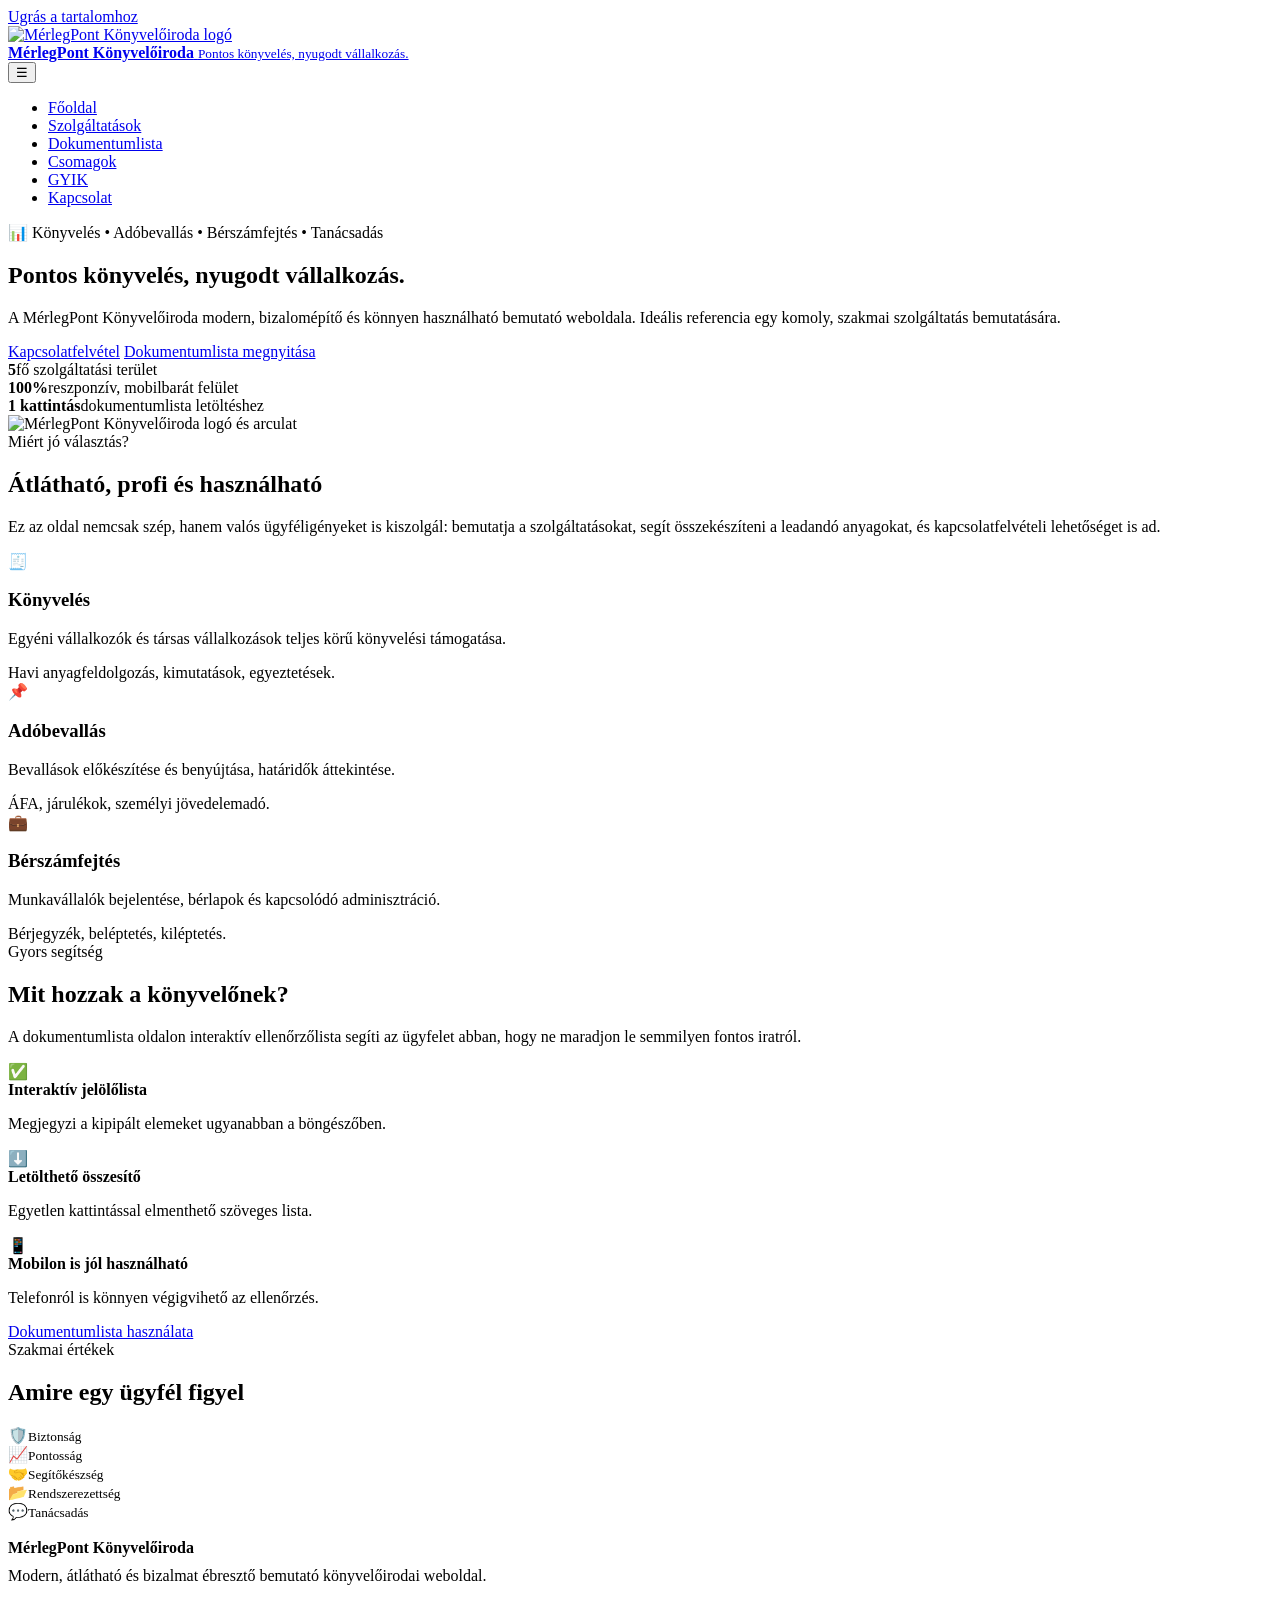
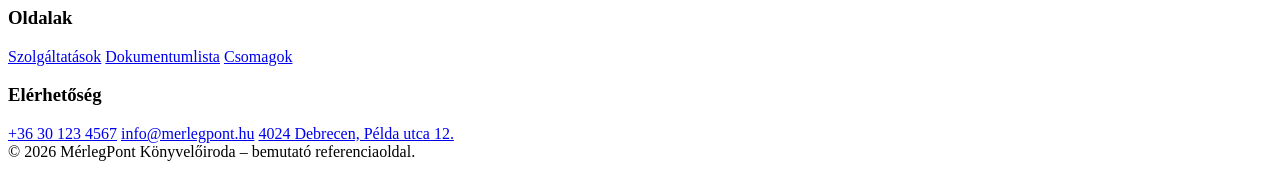
==== index.html @ ef3b4ef1 "Add files via upload" ====
<!doctype html>
<html lang="hu">
<head>
  <meta charset="utf-8">
  <meta name="viewport" content="width=device-width,initial-scale=1">
  <title>Főoldal | MérlegPont Könyvelőiroda</title>
  <meta name="description" content="MérlegPont Könyvelőiroda – modern könyvelőirodai weboldal.">
  <link rel="icon" href="assets/icons/favicon.ico" sizes="any">
  <link rel="icon" type="image/png" sizes="16x16" href="assets/icons/favicon-16x16.png">
  <link rel="icon" type="image/png" sizes="32x32" href="assets/icons/favicon-32x32.png">
  <link rel="apple-touch-icon" href="assets/icons/apple-touch-icon.png">
  <link rel="manifest" href="site.webmanifest">
  <meta name="theme-color" content="#0c2f5c">
  <link rel="stylesheet" href="css/style.css">
  <script src="js/script.js" defer></script>
</head>
<body data-page="home">
  
<a class="skip-link" href="#main">Ugrás a tartalomhoz</a>
<header class="site-header">
  <div class="container header-inner">
    <a class="brand" href="index.html">
      <img src="assets/images/logo.png" alt="MérlegPont Könyvelőiroda logó">
      <div>
        <strong>MérlegPont Könyvelőiroda</strong>
        <small>Pontos könyvelés, nyugodt vállalkozás.</small>
      </div>
    </a>
    <button class="menu-btn" type="button" aria-expanded="false" aria-label="Menü megnyitása">☰</button>
    <nav class="nav" aria-label="Fő navigáció">
      <ul><li><a href="index.html" data-nav="home">Főoldal</a></li>
<li><a href="szolgaltatasok.html" data-nav="services">Szolgáltatások</a></li>
<li><a href="dokumentumlista.html" data-nav="docs">Dokumentumlista</a></li>
<li><a href="csomagok.html" data-nav="packages">Csomagok</a></li>
<li><a href="faq.html" data-nav="faq">GYIK</a></li>
<li><a href="kapcsolat.html" data-nav="contact">Kapcsolat</a></li></ul>
    </nav>
  </div>
</header>

  <main id="main">
    
<section class="hero">
  <div class="container hero-wrap">
    <div class="hero-text">
      <span class="badge">📊 Könyvelés • Adóbevallás • Bérszámfejtés • Tanácsadás</span>
      <h1>Pontos könyvelés, <span>nyugodt vállalkozás.</span></h1>
      <p>A MérlegPont Könyvelőiroda modern, bizalomépítő és könnyen használható bemutató weboldala. Ideális referencia egy komoly, szakmai szolgáltatás bemutatására.</p>
      <div class="actions">
        <a class="btn primary" href="kapcsolat.html">Kapcsolatfelvétel</a>
        <a class="btn secondary" href="dokumentumlista.html">Dokumentumlista megnyitása</a>
      </div>
      <div class="metrics">
        <div class="metric"><strong>5</strong><span>fő szolgáltatási terület</span></div>
        <div class="metric"><strong>100%</strong><span>reszponzív, mobilbarát felület</span></div>
        <div class="metric"><strong>1 kattintás</strong><span>dokumentumlista letöltéshez</span></div>
      </div>
    </div>
    <div class="hero-card">
      <img src="assets/images/hero.png" alt="MérlegPont Könyvelőiroda logó és arculat">
    </div>
  </div>
</section>

<section class="section">
  <div class="container">
    <div class="section-head">
      <span class="kicker">Miért jó választás?</span>
      <h2>Átlátható, profi és használható</h2>
      <p>Ez az oldal nemcsak szép, hanem valós ügyféligényeket is kiszolgál: bemutatja a szolgáltatásokat, segít összekészíteni a leadandó anyagokat, és kapcsolatfelvételi lehetőséget is ad.</p>
    </div>
    <div class="grid-3">
      <article class="card">
        <div class="icon-round">🧾</div>
        <h3>Könyvelés</h3>
        <p>Egyéni vállalkozók és társas vállalkozások teljes körű könyvelési támogatása.</p>
        <div class="mini">Havi anyagfeldolgozás, kimutatások, egyeztetések.</div>
      </article>
      <article class="card">
        <div class="icon-round">📌</div>
        <h3>Adóbevallás</h3>
        <p>Bevallások előkészítése és benyújtása, határidők áttekintése.</p>
        <div class="mini">ÁFA, járulékok, személyi jövedelemadó.</div>
      </article>
      <article class="card">
        <div class="icon-round">💼</div>
        <h3>Bérszámfejtés</h3>
        <p>Munkavállalók bejelentése, bérlapok és kapcsolódó adminisztráció.</p>
        <div class="mini">Bérjegyzék, beléptetés, kiléptetés.</div>
      </article>
    </div>
  </div>
</section>

<section class="section">
  <div class="container grid-2">
    <div class="panel card">
      <div class="section-head left">
        <span class="kicker">Gyors segítség</span>
        <h2>Mit hozzak a könyvelőnek?</h2>
        <p class="lead">A dokumentumlista oldalon interaktív ellenőrzőlista segíti az ügyfelet abban, hogy ne maradjon le semmilyen fontos iratról.</p>
      </div>
      <div class="info-list">
        <div class="info-item"><div>✅</div><div><strong>Interaktív jelölőlista</strong><p>Megjegyzi a kipipált elemeket ugyanabban a böngészőben.</p></div></div>
        <div class="info-item"><div>⬇️</div><div><strong>Letölthető összesítő</strong><p>Egyetlen kattintással elmenthető szöveges lista.</p></div></div>
        <div class="info-item"><div>📱</div><div><strong>Mobilon is jól használható</strong><p>Telefonról is könnyen végigvihető az ellenőrzés.</p></div></div>
      </div>
      <div class="actions"><a class="btn primary" href="dokumentumlista.html">Dokumentumlista használata</a></div>
    </div>
    <div class="panel card">
      <div class="section-head left">
        <span class="kicker">Szakmai értékek</span>
        <h2>Amire egy ügyfél figyel</h2>
      </div>
      <div class="badge-list">
        <div class="badge-box"><span>🛡️</span><small>Biztonság</small></div>
        <div class="badge-box"><span>📈</span><small>Pontosság</small></div>
        <div class="badge-box"><span>🤝</span><small>Segítőkészség</small></div>
        <div class="badge-box"><span>📂</span><small>Rendszerezettség</small></div>
        <div class="badge-box"><span>💬</span><small>Tanácsadás</small></div>
      </div>
    </div>
  </div>
</section>

  </main>
  
<footer class="site-footer">
  <div class="container footer-grid">
    <div>
      <div class="footer-brand">
        <img src="assets/images/logo.png" alt="">
        <div>
          <strong>MérlegPont Könyvelőiroda</strong>
          <p style="margin:6px 0 0;color:var(--muted);line-height:1.6">Modern, átlátható és bizalmat ébresztő bemutató könyvelőirodai weboldal.</p>
        </div>
      </div>
    </div>
    <div>
      <h3>Oldalak</h3>
      <div class="footer-links">
        <a href="szolgaltatasok.html">Szolgáltatások</a>
        <a href="dokumentumlista.html">Dokumentumlista</a>
        <a href="csomagok.html">Csomagok</a>
      </div>
    </div>
    <div>
      <h3>Elérhetőség</h3>
      <div class="footer-links">
        <a href="tel:+36301234567">+36 30 123 4567</a>
        <a href="mailto:info@merlegpont.hu">info@merlegpont.hu</a>
        <a href="kapcsolat.html">4024 Debrecen, Példa utca 12.</a>
      </div>
    </div>
  </div>
  <div class="copyright">© 2026 MérlegPont Könyvelőiroda – bemutató referenciaoldal.</div>
</footer>

</body>
</html>
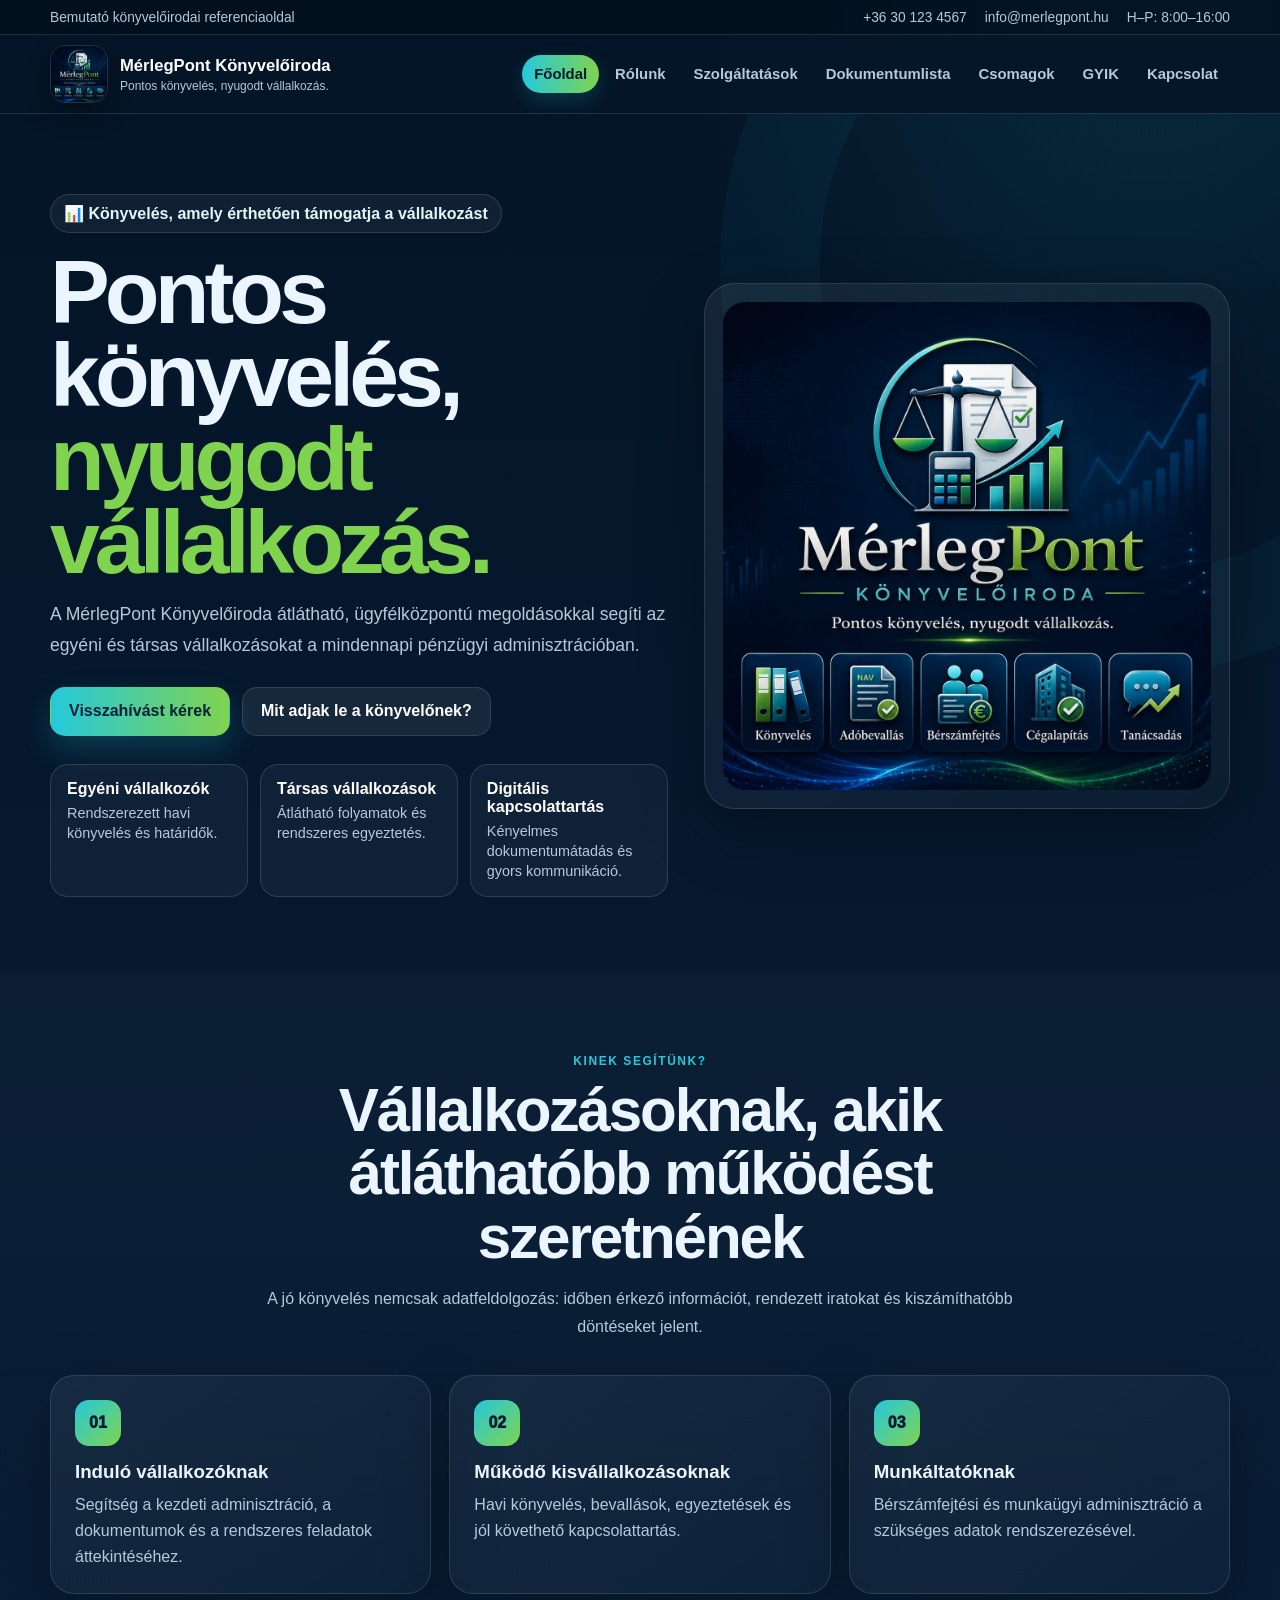
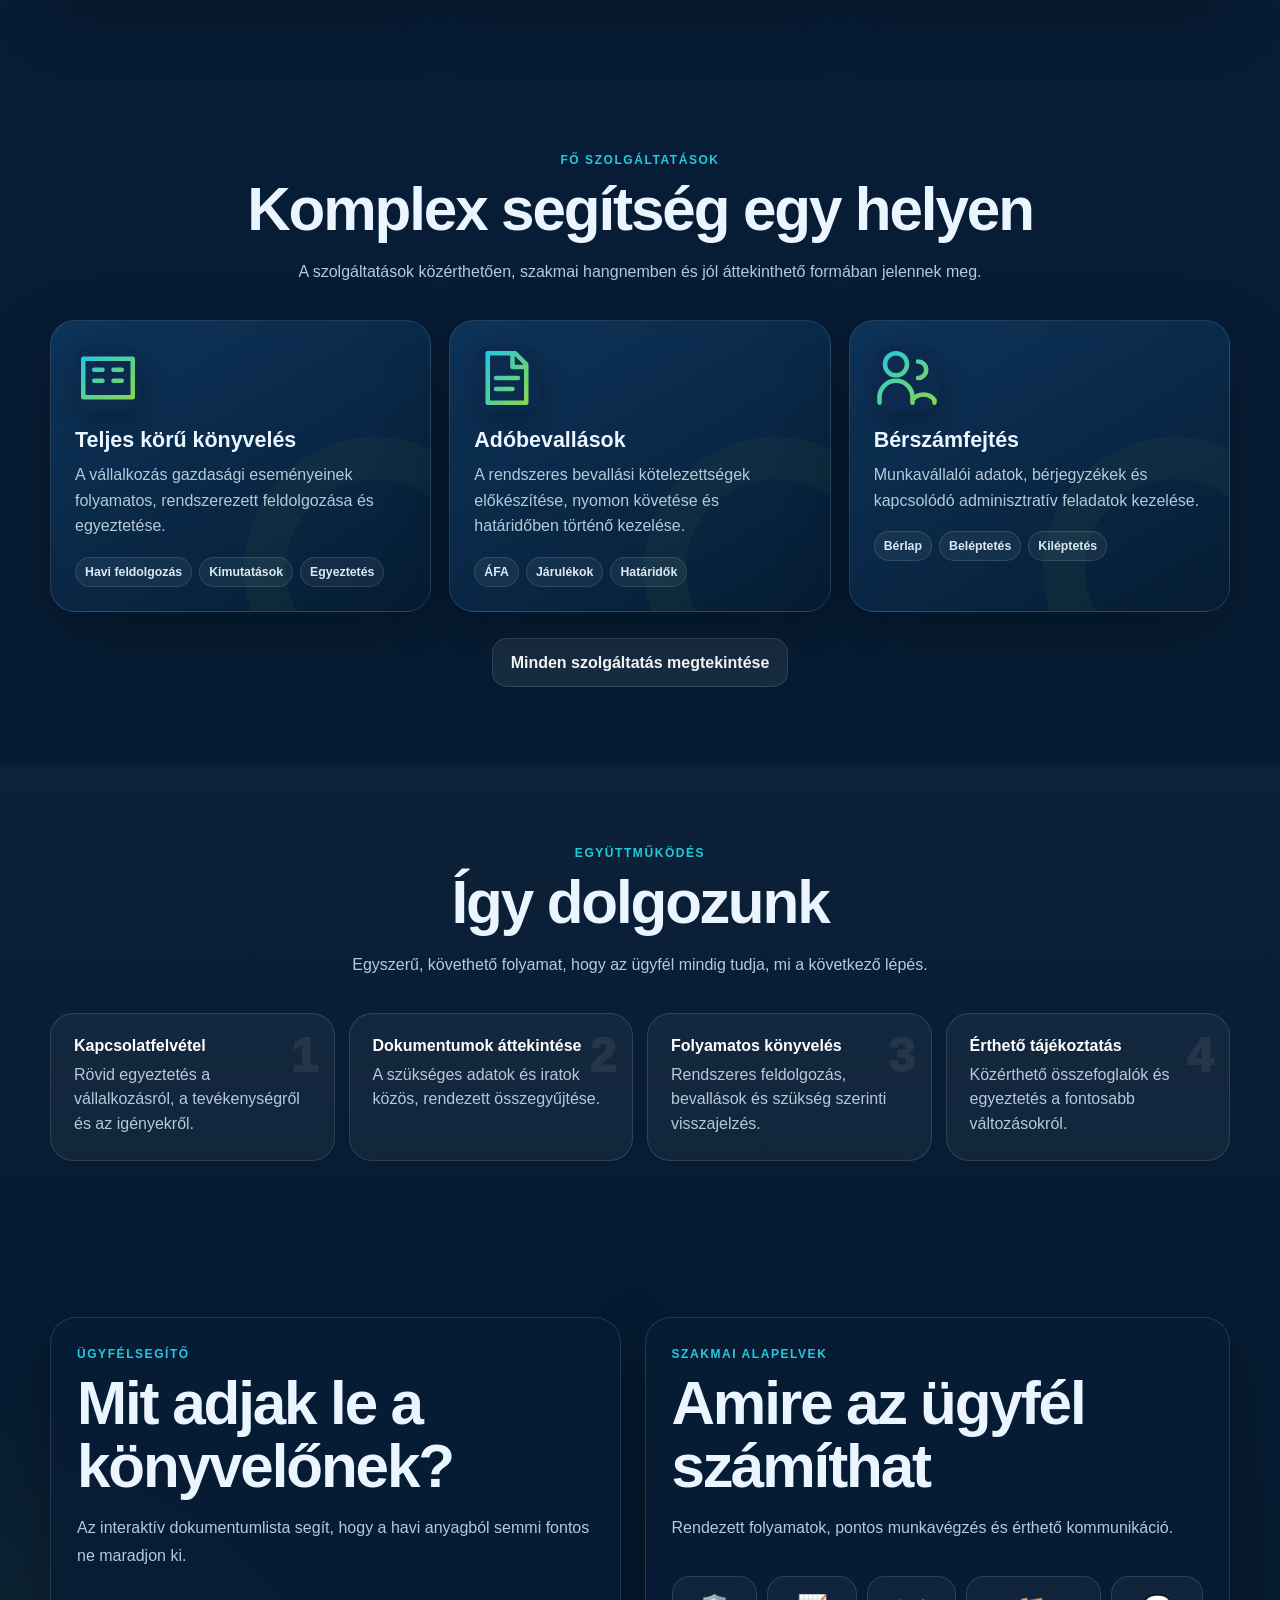
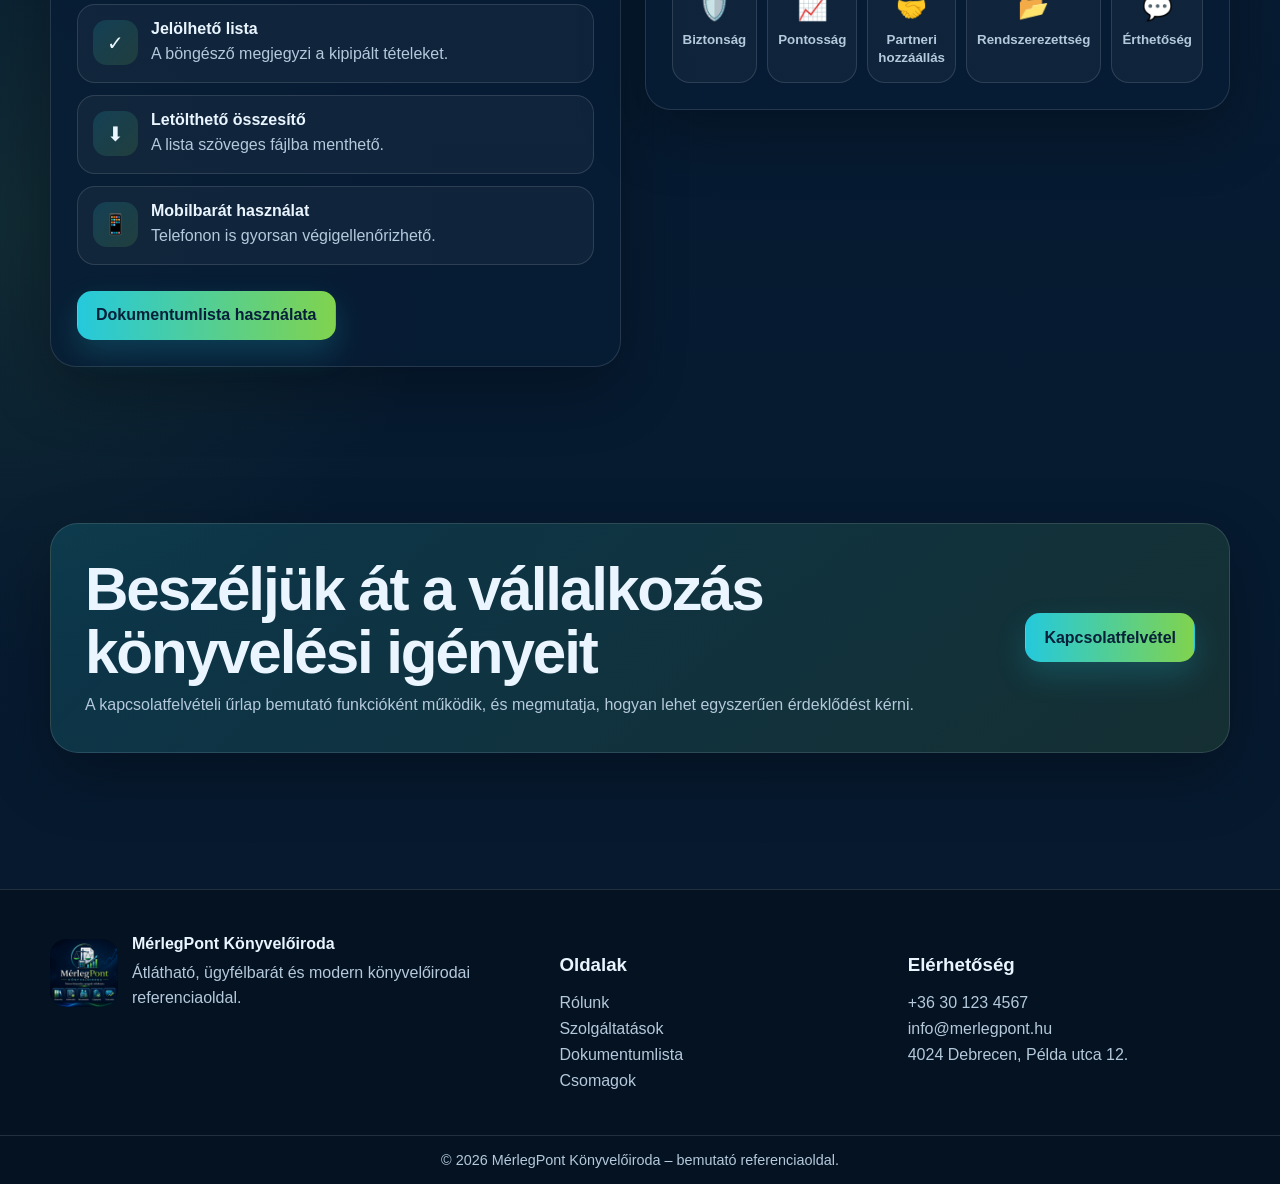
==== commit f7708b39: "Add files via upload" ====
--- a/index.html
+++ b/index.html
@@ -1,160 +1,9 @@
-<!doctype html>
-<html lang="hu">
-<head>
-  <meta charset="utf-8">
-  <meta name="viewport" content="width=device-width,initial-scale=1">
-  <title>Főoldal | MérlegPont Könyvelőiroda</title>
-  <meta name="description" content="MérlegPont Könyvelőiroda – modern könyvelőirodai weboldal.">
-  <link rel="icon" href="assets/icons/favicon.ico" sizes="any">
-  <link rel="icon" type="image/png" sizes="16x16" href="assets/icons/favicon-16x16.png">
-  <link rel="icon" type="image/png" sizes="32x32" href="assets/icons/favicon-32x32.png">
-  <link rel="apple-touch-icon" href="assets/icons/apple-touch-icon.png">
-  <link rel="manifest" href="site.webmanifest">
-  <meta name="theme-color" content="#0c2f5c">
-  <link rel="stylesheet" href="css/style.css">
-  <script src="js/script.js" defer></script>
-</head>
-<body data-page="home">
-  
-<a class="skip-link" href="#main">Ugrás a tartalomhoz</a>
-<header class="site-header">
-  <div class="container header-inner">
-    <a class="brand" href="index.html">
-      <img src="assets/images/logo.png" alt="MérlegPont Könyvelőiroda logó">
-      <div>
-        <strong>MérlegPont Könyvelőiroda</strong>
-        <small>Pontos könyvelés, nyugodt vállalkozás.</small>
-      </div>
-    </a>
-    <button class="menu-btn" type="button" aria-expanded="false" aria-label="Menü megnyitása">☰</button>
-    <nav class="nav" aria-label="Fő navigáció">
-      <ul><li><a href="index.html" data-nav="home">Főoldal</a></li>
-<li><a href="szolgaltatasok.html" data-nav="services">Szolgáltatások</a></li>
-<li><a href="dokumentumlista.html" data-nav="docs">Dokumentumlista</a></li>
-<li><a href="csomagok.html" data-nav="packages">Csomagok</a></li>
-<li><a href="faq.html" data-nav="faq">GYIK</a></li>
-<li><a href="kapcsolat.html" data-nav="contact">Kapcsolat</a></li></ul>
-    </nav>
-  </div>
-</header>
-
-  <main id="main">
-    
-<section class="hero">
-  <div class="container hero-wrap">
-    <div class="hero-text">
-      <span class="badge">📊 Könyvelés • Adóbevallás • Bérszámfejtés • Tanácsadás</span>
-      <h1>Pontos könyvelés, <span>nyugodt vállalkozás.</span></h1>
-      <p>A MérlegPont Könyvelőiroda modern, bizalomépítő és könnyen használható bemutató weboldala. Ideális referencia egy komoly, szakmai szolgáltatás bemutatására.</p>
-      <div class="actions">
-        <a class="btn primary" href="kapcsolat.html">Kapcsolatfelvétel</a>
-        <a class="btn secondary" href="dokumentumlista.html">Dokumentumlista megnyitása</a>
-      </div>
-      <div class="metrics">
-        <div class="metric"><strong>5</strong><span>fő szolgáltatási terület</span></div>
-        <div class="metric"><strong>100%</strong><span>reszponzív, mobilbarát felület</span></div>
-        <div class="metric"><strong>1 kattintás</strong><span>dokumentumlista letöltéshez</span></div>
-      </div>
-    </div>
-    <div class="hero-card">
-      <img src="assets/images/hero.png" alt="MérlegPont Könyvelőiroda logó és arculat">
-    </div>
-  </div>
-</section>
-
-<section class="section">
-  <div class="container">
-    <div class="section-head">
-      <span class="kicker">Miért jó választás?</span>
-      <h2>Átlátható, profi és használható</h2>
-      <p>Ez az oldal nemcsak szép, hanem valós ügyféligényeket is kiszolgál: bemutatja a szolgáltatásokat, segít összekészíteni a leadandó anyagokat, és kapcsolatfelvételi lehetőséget is ad.</p>
-    </div>
-    <div class="grid-3">
-      <article class="card">
-        <div class="icon-round">🧾</div>
-        <h3>Könyvelés</h3>
-        <p>Egyéni vállalkozók és társas vállalkozások teljes körű könyvelési támogatása.</p>
-        <div class="mini">Havi anyagfeldolgozás, kimutatások, egyeztetések.</div>
-      </article>
-      <article class="card">
-        <div class="icon-round">📌</div>
-        <h3>Adóbevallás</h3>
-        <p>Bevallások előkészítése és benyújtása, határidők áttekintése.</p>
-        <div class="mini">ÁFA, járulékok, személyi jövedelemadó.</div>
-      </article>
-      <article class="card">
-        <div class="icon-round">💼</div>
-        <h3>Bérszámfejtés</h3>
-        <p>Munkavállalók bejelentése, bérlapok és kapcsolódó adminisztráció.</p>
-        <div class="mini">Bérjegyzék, beléptetés, kiléptetés.</div>
-      </article>
-    </div>
-  </div>
-</section>
-
-<section class="section">
-  <div class="container grid-2">
-    <div class="panel card">
-      <div class="section-head left">
-        <span class="kicker">Gyors segítség</span>
-        <h2>Mit hozzak a könyvelőnek?</h2>
-        <p class="lead">A dokumentumlista oldalon interaktív ellenőrzőlista segíti az ügyfelet abban, hogy ne maradjon le semmilyen fontos iratról.</p>
-      </div>
-      <div class="info-list">
-        <div class="info-item"><div>✅</div><div><strong>Interaktív jelölőlista</strong><p>Megjegyzi a kipipált elemeket ugyanabban a böngészőben.</p></div></div>
-        <div class="info-item"><div>⬇️</div><div><strong>Letölthető összesítő</strong><p>Egyetlen kattintással elmenthető szöveges lista.</p></div></div>
-        <div class="info-item"><div>📱</div><div><strong>Mobilon is jól használható</strong><p>Telefonról is könnyen végigvihető az ellenőrzés.</p></div></div>
-      </div>
-      <div class="actions"><a class="btn primary" href="dokumentumlista.html">Dokumentumlista használata</a></div>
-    </div>
-    <div class="panel card">
-      <div class="section-head left">
-        <span class="kicker">Szakmai értékek</span>
-        <h2>Amire egy ügyfél figyel</h2>
-      </div>
-      <div class="badge-list">
-        <div class="badge-box"><span>🛡️</span><small>Biztonság</small></div>
-        <div class="badge-box"><span>📈</span><small>Pontosság</small></div>
-        <div class="badge-box"><span>🤝</span><small>Segítőkészség</small></div>
-        <div class="badge-box"><span>📂</span><small>Rendszerezettség</small></div>
-        <div class="badge-box"><span>💬</span><small>Tanácsadás</small></div>
-      </div>
-    </div>
-  </div>
-</section>
-
-  </main>
-  
-<footer class="site-footer">
-  <div class="container footer-grid">
-    <div>
-      <div class="footer-brand">
-        <img src="assets/images/logo.png" alt="">
-        <div>
-          <strong>MérlegPont Könyvelőiroda</strong>
-          <p style="margin:6px 0 0;color:var(--muted);line-height:1.6">Modern, átlátható és bizalmat ébresztő bemutató könyvelőirodai weboldal.</p>
-        </div>
-      </div>
-    </div>
-    <div>
-      <h3>Oldalak</h3>
-      <div class="footer-links">
-        <a href="szolgaltatasok.html">Szolgáltatások</a>
-        <a href="dokumentumlista.html">Dokumentumlista</a>
-        <a href="csomagok.html">Csomagok</a>
-      </div>
-    </div>
-    <div>
-      <h3>Elérhetőség</h3>
-      <div class="footer-links">
-        <a href="tel:+36301234567">+36 30 123 4567</a>
-        <a href="mailto:info@merlegpont.hu">info@merlegpont.hu</a>
-        <a href="kapcsolat.html">4024 Debrecen, Példa utca 12.</a>
-      </div>
-    </div>
-  </div>
-  <div class="copyright">© 2026 MérlegPont Könyvelőiroda – bemutató referenciaoldal.</div>
-</footer>
-
-</body>
-</html>
+<!doctype html><html lang="hu"><head><meta charset="utf-8"><meta name="viewport" content="width=device-width,initial-scale=1"><title>Főoldal | MérlegPont Könyvelőiroda</title><meta name="description" content="MérlegPont Könyvelőiroda – átlátható, ügyfélbarát könyvelőirodai referenciaoldal."><meta name="theme-color" content="#0c2f5c"><link rel="icon" href="assets/icons/favicon.ico" sizes="any"><link rel="icon" type="image/png" sizes="32x32" href="assets/icons/favicon-32x32.png"><link rel="apple-touch-icon" href="assets/icons/apple-touch-icon.png"><link rel="manifest" href="site.webmanifest"><link rel="stylesheet" href="css/style.css"><script src="js/script.js" defer></script></head><body data-page="home"><a class="skip-link" href="#main">Ugrás a tartalomhoz</a>
+<div class="utility"><div class="container utility-inner"><span>Bemutató könyvelőirodai referenciaoldal</span><div class="utility-links"><a href="tel:+36301234567">+36 30 123 4567</a><a href="mailto:info@merlegpont.hu">info@merlegpont.hu</a><span>H–P: 8:00–16:00</span></div></div></div>
+<header class="site-header"><div class="container header-inner"><a class="brand" href="index.html"><img src="assets/images/merlegpont-logo.webp" alt="MérlegPont Könyvelőiroda logó"><div><strong>MérlegPont Könyvelőiroda</strong><small>Pontos könyvelés, nyugodt vállalkozás.</small></div></a><button class="menu-btn" type="button" aria-label="Menü megnyitása" aria-expanded="false">☰</button><nav class="nav" aria-label="Fő navigáció"><ul><li><a href="index.html" data-nav="home">Főoldal</a></li><li><a href="rolunk.html" data-nav="about">Rólunk</a></li><li><a href="szolgaltatasok.html" data-nav="services">Szolgáltatások</a></li><li><a href="dokumentumlista.html" data-nav="docs">Dokumentumlista</a></li><li><a href="csomagok.html" data-nav="packages">Csomagok</a></li><li><a href="faq.html" data-nav="faq">GYIK</a></li><li><a href="kapcsolat.html" data-nav="contact">Kapcsolat</a></li></ul></nav></div></header><main id="main">
+<section class="hero"><div class="container hero-grid"><div class="hero-copy"><span class="eyebrow">📊 Könyvelés, amely érthetően támogatja a vállalkozást</span><h1>Pontos könyvelés, <span>nyugodt vállalkozás.</span></h1><p>A MérlegPont Könyvelőiroda átlátható, ügyfélközpontú megoldásokkal segíti az egyéni és társas vállalkozásokat a mindennapi pénzügyi adminisztrációban.</p><div class="actions"><a class="btn primary" href="kapcsolat.html">Visszahívást kérek</a><a class="btn secondary" href="dokumentumlista.html">Mit adjak le a könyvelőnek?</a></div><div class="trust-strip"><div class="trust-item"><strong>Egyéni vállalkozók</strong><span>Rendszerezett havi könyvelés és határidők.</span></div><div class="trust-item"><strong>Társas vállalkozások</strong><span>Átlátható folyamatok és rendszeres egyeztetés.</span></div><div class="trust-item"><strong>Digitális kapcsolattartás</strong><span>Kényelmes dokumentumátadás és gyors kommunikáció.</span></div></div></div><div class="hero-visual"><img src="assets/images/merlegpont-logo.webp" alt="MérlegPont Könyvelőiroda logó, szolgáltatásokkal"></div></div></section>
+<section class="section alt"><div class="container"><div class="section-head"><span class="kicker">Kinek segítünk?</span><h2>Vállalkozásoknak, akik átláthatóbb működést szeretnének</h2><p>A jó könyvelés nemcsak adatfeldolgozás: időben érkező információt, rendezett iratokat és kiszámíthatóbb döntéseket jelent.</p></div><div class="grid-3"><article class="audience-card"><div class="number">01</div><h3>Induló vállalkozóknak</h3><p>Segítség a kezdeti adminisztráció, a dokumentumok és a rendszeres feladatok áttekintéséhez.</p></article><article class="audience-card"><div class="number">02</div><h3>Működő kisvállalkozásoknak</h3><p>Havi könyvelés, bevallások, egyeztetések és jól követhető kapcsolattartás.</p></article><article class="audience-card"><div class="number">03</div><h3>Munkáltatóknak</h3><p>Bérszámfejtési és munkaügyi adminisztráció a szükséges adatok rendszerezésével.</p></article></div></div></section>
+<section class="section"><div class="container"><div class="section-head"><span class="kicker">Fő szolgáltatások</span><h2>Komplex segítség egy helyen</h2><p>A szolgáltatások közérthetően, szakmai hangnemben és jól áttekinthető formában jelennek meg.</p></div><div class="grid-3"><article class="service-card"><img class="service-icon" src="assets/service-icons/bookkeeping.svg" alt=""><h3>Teljes körű könyvelés</h3><p>A vállalkozás gazdasági eseményeinek folyamatos, rendszerezett feldolgozása és egyeztetése.</p><div class="service-meta"><span>Havi feldolgozás</span><span>Kimutatások</span><span>Egyeztetés</span></div></article><article class="service-card"><img class="service-icon" src="assets/service-icons/tax.svg" alt=""><h3>Adóbevallások</h3><p>A rendszeres bevallási kötelezettségek előkészítése, nyomon követése és határidőben történő kezelése.</p><div class="service-meta"><span>ÁFA</span><span>Járulékok</span><span>Határidők</span></div></article><article class="service-card"><img class="service-icon" src="assets/service-icons/payroll.svg" alt=""><h3>Bérszámfejtés</h3><p>Munkavállalói adatok, bérjegyzékek és kapcsolódó adminisztratív feladatok kezelése.</p><div class="service-meta"><span>Bérlap</span><span>Beléptetés</span><span>Kiléptetés</span></div></article></div><div class="actions" style="justify-content:center"><a class="btn secondary" href="szolgaltatasok.html">Minden szolgáltatás megtekintése</a></div></div></section>
+<section class="section alt"><div class="container"><div class="section-head"><span class="kicker">Együttműködés</span><h2>Így dolgozunk</h2><p>Egyszerű, követhető folyamat, hogy az ügyfél mindig tudja, mi a következő lépés.</p></div><div class="process"><div class="process-step"><strong>Kapcsolatfelvétel</strong><p>Rövid egyeztetés a vállalkozásról, a tevékenységről és az igényekről.</p></div><div class="process-step"><strong>Dokumentumok áttekintése</strong><p>A szükséges adatok és iratok közös, rendezett összegyűjtése.</p></div><div class="process-step"><strong>Folyamatos könyvelés</strong><p>Rendszeres feldolgozás, bevallások és szükség szerinti visszajelzés.</p></div><div class="process-step"><strong>Érthető tájékoztatás</strong><p>Közérthető összefoglalók és egyeztetés a fontosabb változásokról.</p></div></div></div></section>
+<section class="section"><div class="container grid-2"><div class="panel"><div class="section-head left"><span class="kicker">Ügyfélsegítő</span><h2>Mit adjak le a könyvelőnek?</h2><p>Az interaktív dokumentumlista segít, hogy a havi anyagból semmi fontos ne maradjon ki.</p></div><div class="info-list"><div class="info-item"><div class="info-icon">✓</div><div><strong>Jelölhető lista</strong><p>A böngésző megjegyzi a kipipált tételeket.</p></div></div><div class="info-item"><div class="info-icon">⬇</div><div><strong>Letölthető összesítő</strong><p>A lista szöveges fájlba menthető.</p></div></div><div class="info-item"><div class="info-icon">📱</div><div><strong>Mobilbarát használat</strong><p>Telefonon is gyorsan végigellenőrizhető.</p></div></div></div><div class="actions"><a class="btn primary" href="dokumentumlista.html">Dokumentumlista használata</a></div></div><div class="panel"><div class="section-head left"><span class="kicker">Szakmai alapelvek</span><h2>Amire az ügyfél számíthat</h2><p>Rendezett folyamatok, pontos munkavégzés és érthető kommunikáció.</p></div><div class="value-grid"><div class="value"><span>🛡️</span><small>Biztonság</small></div><div class="value"><span>📈</span><small>Pontosság</small></div><div class="value"><span>🤝</span><small>Partneri hozzáállás</small></div><div class="value"><span>📂</span><small>Rendszerezettség</small></div><div class="value"><span>💬</span><small>Érthetőség</small></div></div></div></div></section>
+<section class="section"><div class="container cta"><div><h2>Beszéljük át a vállalkozás könyvelési igényeit</h2><p>A kapcsolatfelvételi űrlap bemutató funkcióként működik, és megmutatja, hogyan lehet egyszerűen érdeklődést kérni.</p></div><a class="btn primary" href="kapcsolat.html">Kapcsolatfelvétel</a></div></section></main><footer class="site-footer"><div class="container footer-grid"><div><div class="footer-brand"><img src="assets/images/merlegpont-logo.webp" alt=""><div><strong>MérlegPont Könyvelőiroda</strong><p style="margin:7px 0 0;color:var(--muted);line-height:1.6">Átlátható, ügyfélbarát és modern könyvelőirodai referenciaoldal.</p></div></div></div><div><h3>Oldalak</h3><div class="footer-links"><a href="rolunk.html">Rólunk</a><a href="szolgaltatasok.html">Szolgáltatások</a><a href="dokumentumlista.html">Dokumentumlista</a><a href="csomagok.html">Csomagok</a></div></div><div><h3>Elérhetőség</h3><div class="footer-links"><a href="tel:+36301234567">+36 30 123 4567</a><a href="mailto:info@merlegpont.hu">info@merlegpont.hu</a><a href="kapcsolat.html">4024 Debrecen, Példa utca 12.</a></div></div></div><div class="copyright">© 2026 MérlegPont Könyvelőiroda – bemutató referenciaoldal.</div></footer></body></html>
--- a/css/style.css
+++ b/css/style.css
@@ -0,0 +1,25 @@
+:root{
+ --navy-950:#041426;--navy-900:#071d36;--navy-850:#092642;--navy-800:#0c3159;--navy-700:#124a7d;
+ --cyan:#25c9dc;--cyan-soft:#9feef4;--green:#80d34e;--green-soft:#c7f0a7;--white:#fff;--ink:#eaf5ff;
+ --muted:#b5c9dc;--line:rgba(255,255,255,.12);--panel:rgba(8,29,53,.84);--panel-2:rgba(13,45,79,.72);
+ --shadow:0 22px 65px rgba(0,0,0,.28);--radius:26px;--container:min(1180px,calc(100% - 30px));
+}
+*{box-sizing:border-box}html{scroll-behavior:smooth}body{margin:0;min-height:100vh;color:var(--ink);font-family:Inter,Arial,Helvetica,sans-serif;background:radial-gradient(circle at 90% 0,rgba(37,201,220,.13),transparent 29rem),radial-gradient(circle at 0 78%,rgba(128,211,78,.09),transparent 28rem),linear-gradient(180deg,var(--navy-950),var(--navy-900) 38%,#06192e)}
+body.menu-open{overflow:hidden}a{color:inherit}img{max-width:100%;display:block}button,input,textarea,select{font:inherit}.container{width:var(--container);margin-inline:auto}.skip-link{position:absolute;left:-9999px;top:0;padding:10px;background:#fff;color:#111;z-index:999}.skip-link:focus{left:10px;top:10px}
+.utility{border-bottom:1px solid var(--line);background:rgba(2,13,26,.72);font-size:.86rem;color:var(--muted)}.utility-inner{min-height:34px;display:flex;justify-content:space-between;align-items:center;gap:18px}.utility-links{display:flex;gap:18px;flex-wrap:wrap}.utility a{text-decoration:none}.utility a:hover{color:#fff}
+.site-header{position:sticky;top:0;z-index:50;background:rgba(5,22,40,.91);border-bottom:1px solid var(--line);backdrop-filter:blur(15px)}.header-inner{min-height:78px;display:flex;align-items:center;justify-content:space-between;gap:18px}.brand{display:flex;align-items:center;gap:12px;text-decoration:none;min-width:0}.brand img{width:58px;height:58px;border-radius:15px;object-fit:cover;border:1px solid rgba(255,255,255,.13);box-shadow:0 10px 24px rgba(0,0,0,.35)}.brand strong{display:block;color:#fff;font-size:1.04rem}.brand small{display:block;color:var(--muted);font-size:.75rem;margin-top:3px}.nav ul{display:flex;align-items:center;gap:4px;list-style:none;margin:0;padding:0}.nav a{display:block;text-decoration:none;color:var(--muted);padding:11px 12px;border-radius:999px;font-weight:750;font-size:.93rem;transition:.2s}.nav a:hover,.nav a:focus-visible{color:#fff;background:rgba(255,255,255,.07)}.nav a.active{color:#06182d;background:linear-gradient(90deg,var(--cyan),var(--green));box-shadow:0 8px 20px rgba(37,201,220,.18)}.menu-btn{display:none;width:46px;height:46px;border-radius:14px;border:1px solid var(--line);background:rgba(255,255,255,.06);color:#fff;font-size:1.35rem;cursor:pointer}
+.hero{position:relative;overflow:hidden;padding:62px 0 58px}.hero:before{content:"";position:absolute;width:620px;height:620px;border:100px solid rgba(37,201,220,.045);border-radius:50%;right:-260px;top:-260px}.hero-grid{display:grid;grid-template-columns:1.08fr .92fr;gap:36px;align-items:center;position:relative;z-index:2}.hero-copy{padding:18px 0}.eyebrow{display:inline-flex;align-items:center;gap:9px;padding:9px 13px;border:1px solid var(--line);border-radius:999px;background:rgba(255,255,255,.05);color:#def8fa;font-weight:800}.hero h1{margin:18px 0 15px;font-size:clamp(3rem,7vw,6.2rem);line-height:.93;letter-spacing:-.055em}.hero h1 span{display:block;color:var(--green)}.hero p{max-width:680px;margin:0;color:var(--muted);font-size:1.1rem;line-height:1.75}.actions{display:flex;flex-wrap:wrap;gap:12px;margin-top:26px}.btn{display:inline-flex;align-items:center;justify-content:center;gap:9px;min-height:49px;padding:12px 18px;border-radius:15px;text-decoration:none;font-weight:850;border:1px solid transparent;transition:.2s;cursor:pointer}.btn:hover{transform:translateY(-2px)}.btn.primary{color:#062039;background:linear-gradient(90deg,var(--cyan),var(--green));box-shadow:0 13px 30px rgba(37,201,220,.2)}.btn.secondary{color:#fff;background:rgba(255,255,255,.07);border-color:var(--line)}.btn.danger{color:#ffd9d2;background:rgba(186,61,45,.15);border-color:rgba(255,120,103,.22)}
+.hero-visual{position:relative;padding:18px;border:1px solid var(--line);border-radius:31px;background:linear-gradient(145deg,rgba(255,255,255,.065),rgba(255,255,255,.025));box-shadow:var(--shadow)}.hero-visual:before{content:"MérlegPont";position:absolute;right:20px;top:16px;font-weight:900;color:rgba(255,255,255,.09);font-size:clamp(2rem,5vw,4.3rem);letter-spacing:-.04em}.hero-visual img{width:100%;height:auto;object-fit:contain;border-radius:22px;position:relative;z-index:2}.trust-strip{display:grid;grid-template-columns:repeat(3,1fr);gap:12px;margin-top:28px}.trust-item{padding:15px 16px;border:1px solid var(--line);border-radius:18px;background:rgba(255,255,255,.045)}.trust-item strong{display:block;color:#fff}.trust-item span{display:block;color:var(--muted);font-size:.9rem;margin-top:5px;line-height:1.4}
+.section{padding:78px 0}.section.alt{background:linear-gradient(180deg,rgba(255,255,255,.025),transparent)}.section-head{max-width:800px;margin:0 auto 34px;text-align:center}.section-head.left{text-align:left;margin-inline:0}.kicker{display:inline-block;color:var(--cyan);font-weight:900;text-transform:uppercase;letter-spacing:.13em;font-size:.75rem}.section h2{margin:10px 0 12px;font-size:clamp(2rem,4.7vw,3.8rem);line-height:1.05;letter-spacing:-.035em}.section-head p,.lead{color:var(--muted);line-height:1.75}.grid-2{display:grid;grid-template-columns:1fr 1fr;gap:24px;align-items:start}.grid-3{display:grid;grid-template-columns:repeat(3,1fr);gap:18px}.grid-4{display:grid;grid-template-columns:repeat(4,1fr);gap:18px}
+.service-card{position:relative;overflow:hidden;min-height:285px;padding:24px;border:1px solid var(--line);border-radius:25px;background:linear-gradient(150deg,rgba(15,55,95,.88),rgba(6,29,52,.9));box-shadow:var(--shadow);transition:.22s}.service-card:hover{transform:translateY(-5px);border-color:rgba(37,201,220,.32)}.service-card:after{content:"";position:absolute;width:180px;height:180px;border:42px solid rgba(128,211,78,.045);border-radius:50%;right:-78px;bottom:-90px}.service-icon{width:66px;height:66px;border-radius:18px;margin-bottom:17px;box-shadow:0 12px 28px rgba(0,0,0,.25)}.service-card h3{margin:0 0 9px;font-size:1.34rem}.service-card p{margin:0;color:var(--muted);line-height:1.62}.service-meta{display:flex;flex-wrap:wrap;gap:7px;margin-top:18px}.service-meta span{padding:7px 9px;border-radius:999px;background:rgba(255,255,255,.055);border:1px solid var(--line);font-size:.77rem;color:#d9e9f8;font-weight:700}
+.panel{background:var(--panel);border:1px solid var(--line);border-radius:var(--radius);box-shadow:var(--shadow);padding:26px}.info-list{display:grid;gap:12px}.info-item{display:grid;grid-template-columns:45px 1fr;gap:13px;align-items:start;padding:15px;border:1px solid var(--line);border-radius:18px;background:rgba(255,255,255,.04)}.info-icon{width:45px;height:45px;border-radius:14px;display:grid;place-items:center;background:linear-gradient(135deg,rgba(37,201,220,.16),rgba(128,211,78,.14));font-size:1.25rem}.info-item strong{display:block;margin-bottom:4px}.info-item p{margin:0;color:var(--muted);line-height:1.55}.value-grid{display:grid;grid-template-columns:repeat(5,1fr);gap:10px}.value{padding:16px 10px;border:1px solid var(--line);border-radius:18px;text-align:center;background:rgba(255,255,255,.04)}.value span{display:block;font-size:1.55rem;margin-bottom:8px}.value small{color:var(--muted);font-weight:750}
+.audience-card{padding:24px;border:1px solid var(--line);border-radius:24px;background:linear-gradient(145deg,rgba(255,255,255,.055),rgba(255,255,255,.025));box-shadow:var(--shadow)}.audience-card .number{width:46px;height:46px;border-radius:14px;display:grid;place-items:center;color:#061c33;background:linear-gradient(135deg,var(--cyan),var(--green));font-weight:950;margin-bottom:15px}.audience-card h3{margin:0 0 9px}.audience-card p{margin:0;color:var(--muted);line-height:1.62}
+.process{display:grid;grid-template-columns:repeat(4,1fr);gap:14px;counter-reset:step}.process-step{position:relative;padding:23px;border-radius:23px;border:1px solid var(--line);background:rgba(255,255,255,.045)}.process-step:before{counter-increment:step;content:counter(step);position:absolute;right:16px;top:14px;font-size:3rem;font-weight:950;color:rgba(255,255,255,.07)}.process-step strong{display:block;margin-bottom:8px;color:#fff}.process-step p{margin:0;color:var(--muted);line-height:1.55}
+.checklist{display:grid;gap:12px}.check-item{display:flex;gap:12px;align-items:flex-start;padding:15px;border:1px solid var(--line);border-radius:17px;background:rgba(255,255,255,.04)}.check-item input{margin-top:4px;transform:scale(1.2);accent-color:var(--green)}.progress{height:14px;border-radius:999px;background:rgba(255,255,255,.08);border:1px solid var(--line);overflow:hidden;margin-bottom:8px}.progress span{display:block;height:100%;width:0;background:linear-gradient(90deg,var(--cyan),var(--green))}.progress-label{color:var(--muted);font-weight:750;margin-bottom:18px}.check-actions{display:flex;gap:10px;flex-wrap:wrap;margin-top:18px}
+.packages{display:grid;grid-template-columns:repeat(3,1fr);gap:18px}.package{position:relative;padding:25px;border:1px solid var(--line);border-radius:25px;background:var(--panel);box-shadow:var(--shadow)}.package.featured{outline:2px solid rgba(128,211,78,.42);transform:translateY(-4px)}.package .tag{position:absolute;right:16px;top:16px;padding:7px 10px;border-radius:999px;color:#05213a;background:linear-gradient(90deg,var(--cyan),var(--green));font-weight:900;font-size:.76rem}.package h3{margin:0}.package .price{font-size:2rem;font-weight:950;margin:12px 0;color:#fff}.package ul{padding-left:18px;color:var(--muted);line-height:1.75}.disclaimer{margin-top:18px;padding:14px 16px;border-left:4px solid var(--cyan);border-radius:12px;background:rgba(37,201,220,.08);color:var(--muted);line-height:1.55}
+.faq-list{display:grid;gap:12px}.faq{border:1px solid var(--line);border-radius:18px;overflow:hidden;background:rgba(255,255,255,.04)}.faq button{width:100%;display:flex;justify-content:space-between;gap:15px;padding:17px 18px;border:0;background:transparent;color:#fff;text-align:left;font-weight:850;cursor:pointer}.faq .content{display:none;padding:0 18px 18px;color:var(--muted);line-height:1.72}.faq.open .content{display:block}
+.form-grid{display:grid;grid-template-columns:1fr 1fr;gap:14px}.field{display:grid;gap:7px}.field.full{grid-column:1/-1}label{font-weight:750}input,textarea,select{width:100%;padding:13px 14px;border-radius:14px;border:1px solid var(--line);background:rgba(255,255,255,.055);color:#fff;outline:none}input:focus,textarea:focus,select:focus{border-color:var(--cyan);box-shadow:0 0 0 4px rgba(37,201,220,.11)}textarea{min-height:135px;resize:vertical}input::placeholder,textarea::placeholder{color:#91a8bd}.status{display:none;margin-top:14px;padding:14px;border-radius:14px;border:1px solid rgba(128,211,78,.2);background:rgba(128,211,78,.1);color:#e8ffd8}.status.show{display:block}
+.cta{display:flex;align-items:center;justify-content:space-between;gap:26px;padding:34px;border:1px solid var(--line);border-radius:28px;background:linear-gradient(135deg,rgba(37,201,220,.16),rgba(128,211,78,.12));box-shadow:var(--shadow)}.cta h2{margin:0 0 8px}.cta p{margin:0;color:var(--muted);line-height:1.62}
+.site-footer{margin-top:58px;border-top:1px solid var(--line);background:rgba(2,13,25,.57)}.footer-grid{display:grid;grid-template-columns:1.2fr .8fr .8fr;gap:26px;padding:45px 0}.footer-brand{display:flex;gap:14px;align-items:center}.footer-brand img{width:68px;height:68px;border-radius:16px;object-fit:cover}.footer-links{display:grid;gap:8px}.footer-links a{color:var(--muted);text-decoration:none}.footer-links a:hover{color:#fff}.copyright{border-top:1px solid var(--line);padding:16px 0;text-align:center;color:var(--muted);font-size:.9rem}
+@media(max-width:1020px){.utility{display:none}.hero-grid,.grid-2,.packages,.footer-grid{grid-template-columns:1fr}.grid-3{grid-template-columns:1fr 1fr}.grid-4,.process{grid-template-columns:1fr 1fr}.value-grid{grid-template-columns:repeat(3,1fr)}.nav{position:fixed;left:0;right:0;top:78px;padding:14px;background:rgba(5,22,40,.985);border-bottom:1px solid var(--line);transform:translateY(-130%);opacity:0;pointer-events:none;transition:.25s}.nav ul{display:grid;width:var(--container);margin:auto}.menu-btn{display:block}.menu-open .nav{transform:none;opacity:1;pointer-events:auto}}
+@media(max-width:650px){:root{--container:min(100% - 20px,1180px)}.header-inner{min-height:70px}.nav{top:70px}.brand img{width:50px;height:50px}.brand small{display:none}.hero{padding-top:38px}.hero h1{font-size:3.45rem}.actions{display:grid}.btn{width:100%}.trust-strip,.grid-3,.grid-4,.process,.value-grid,.form-grid{grid-template-columns:1fr}.field.full{grid-column:auto}.section{padding:58px 0}.panel,.service-card,.audience-card,.package{padding:20px}.cta{display:grid;padding:27px}}
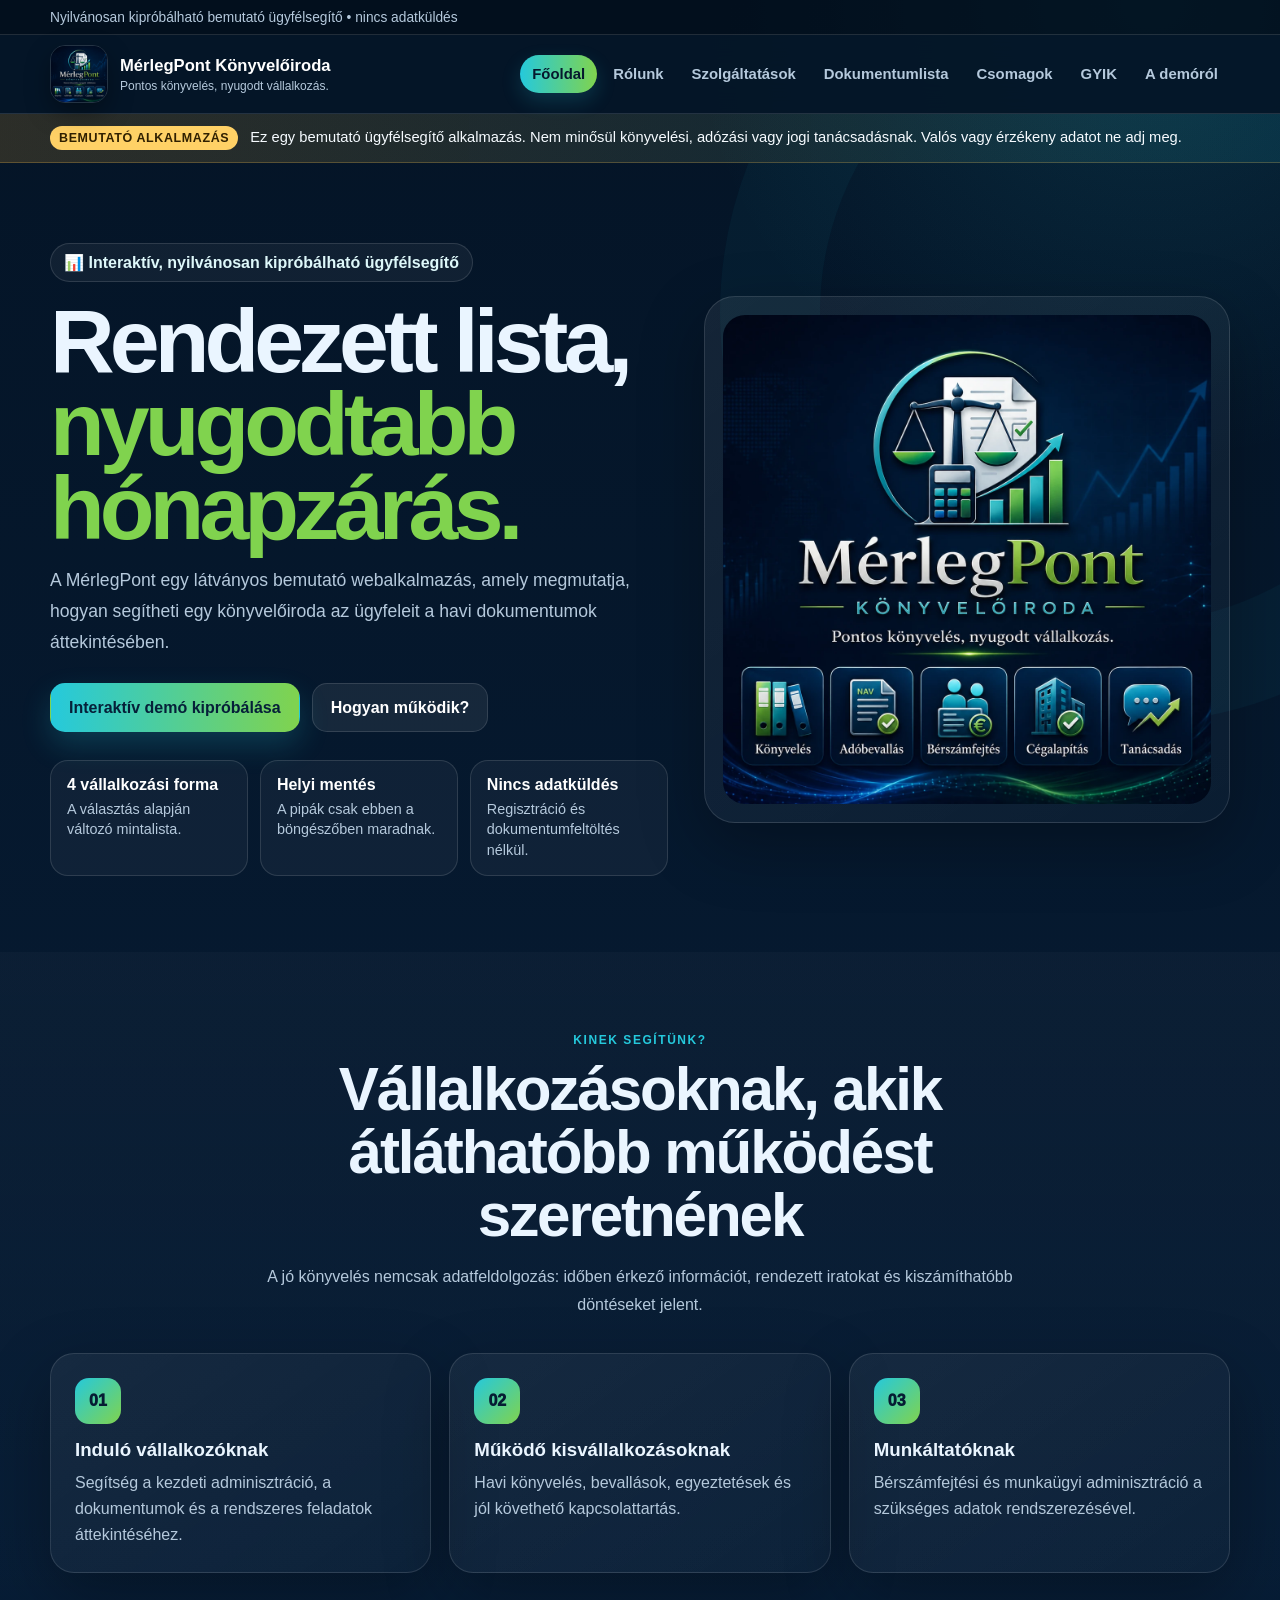
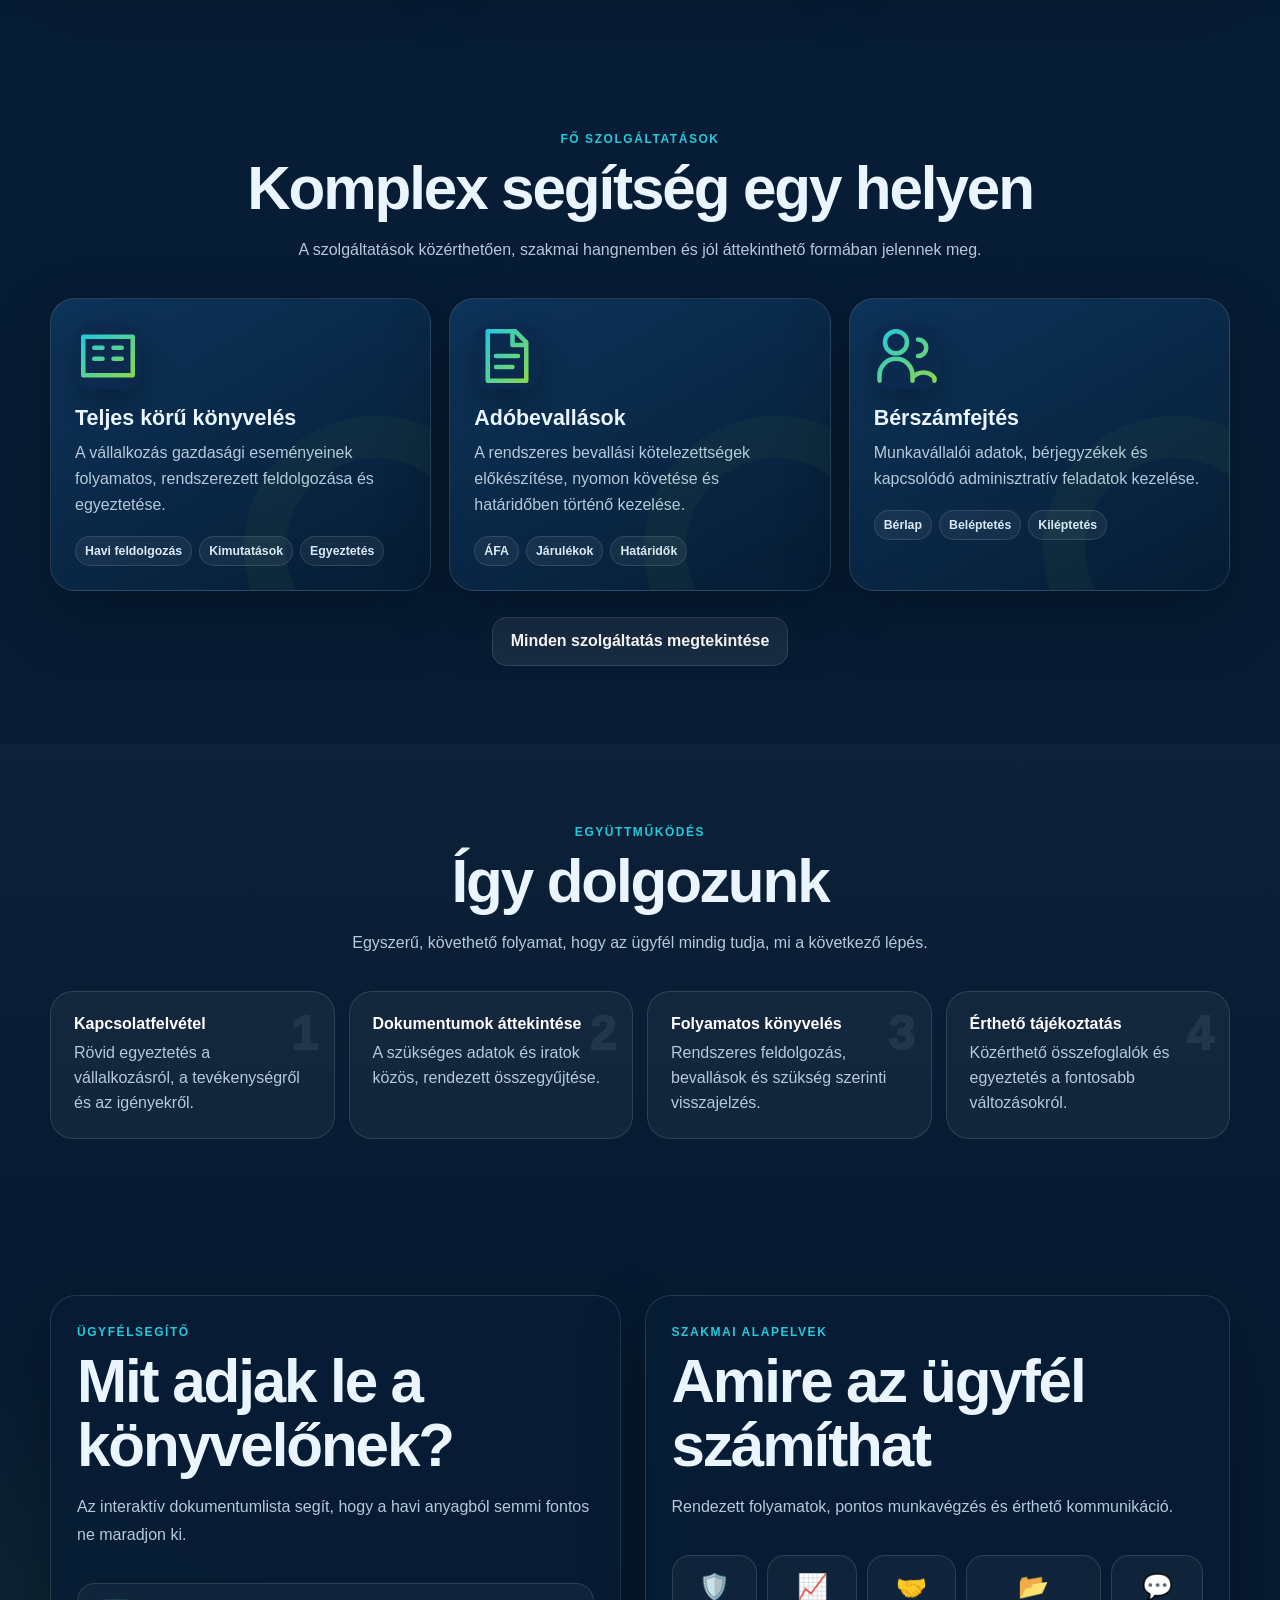
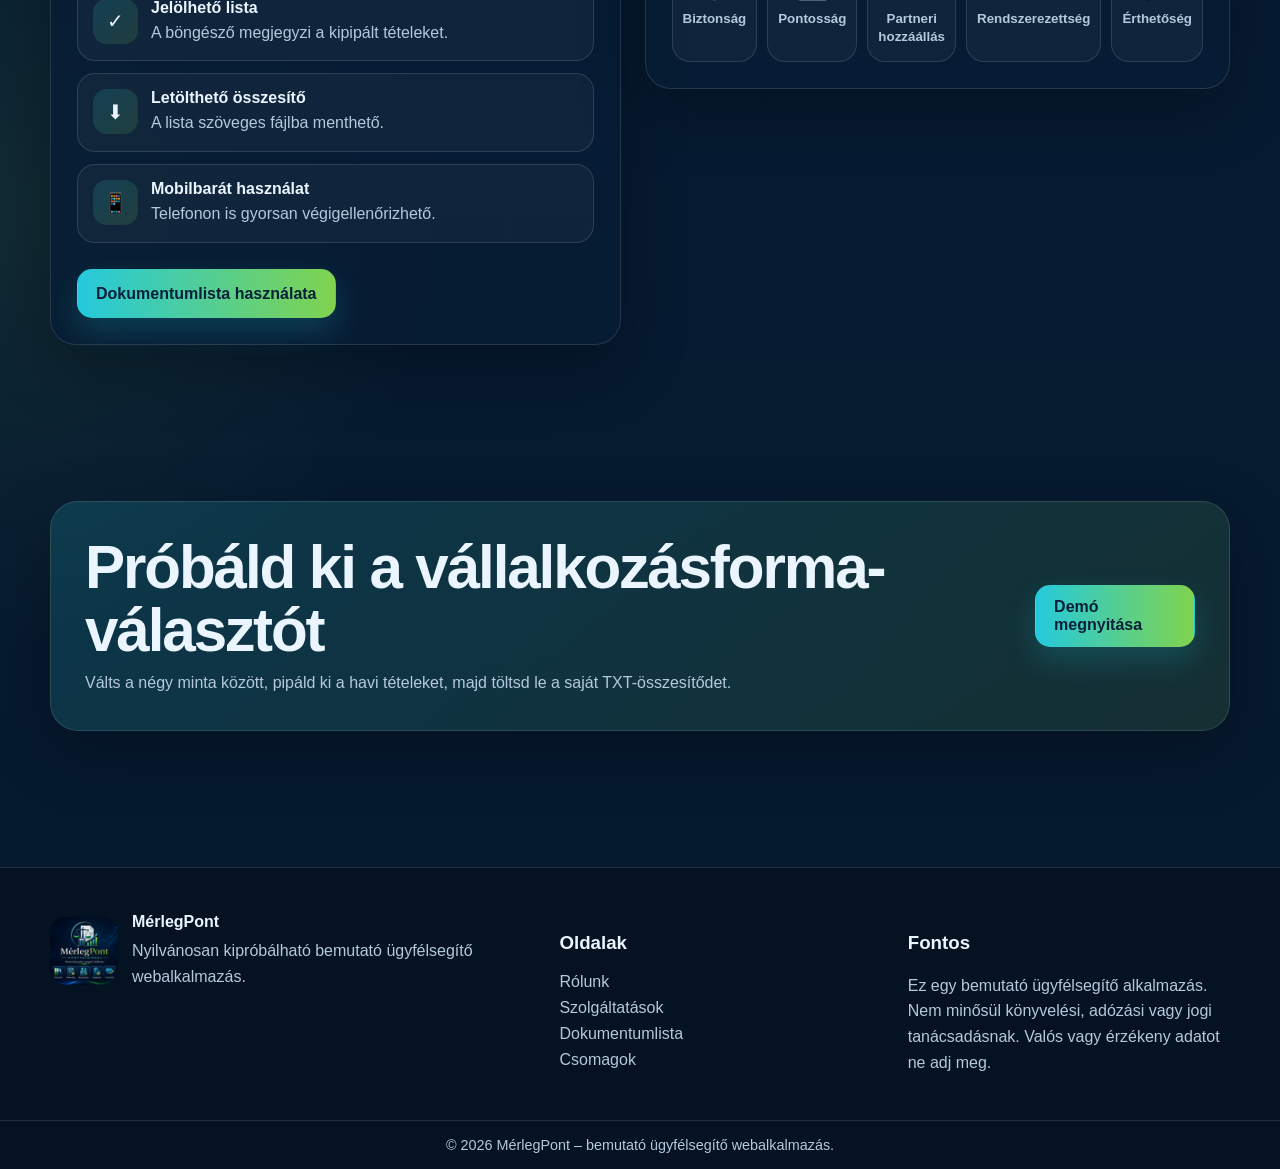
==== commit fb47999a: "Add files via upload" ====
--- a/index.html
+++ b/index.html
@@ -1,9 +1,9 @@
 <!doctype html><html lang="hu"><head><meta charset="utf-8"><meta name="viewport" content="width=device-width,initial-scale=1"><title>Főoldal | MérlegPont Könyvelőiroda</title><meta name="description" content="MérlegPont Könyvelőiroda – átlátható, ügyfélbarát könyvelőirodai referenciaoldal."><meta name="theme-color" content="#0c2f5c"><link rel="icon" href="assets/icons/favicon.ico" sizes="any"><link rel="icon" type="image/png" sizes="32x32" href="assets/icons/favicon-32x32.png"><link rel="apple-touch-icon" href="assets/icons/apple-touch-icon.png"><link rel="manifest" href="site.webmanifest"><link rel="stylesheet" href="css/style.css"><script src="js/script.js" defer></script></head><body data-page="home"><a class="skip-link" href="#main">Ugrás a tartalomhoz</a>
 <div class="utility"><div class="container utility-inner"><span>Bemutató könyvelőirodai referenciaoldal</span><div class="utility-links"><a href="tel:+36301234567">+36 30 123 4567</a><a href="mailto:info@merlegpont.hu">info@merlegpont.hu</a><span>H–P: 8:00–16:00</span></div></div></div>
 <header class="site-header"><div class="container header-inner"><a class="brand" href="index.html"><img src="assets/images/merlegpont-logo.webp" alt="MérlegPont Könyvelőiroda logó"><div><strong>MérlegPont Könyvelőiroda</strong><small>Pontos könyvelés, nyugodt vállalkozás.</small></div></a><button class="menu-btn" type="button" aria-label="Menü megnyitása" aria-expanded="false">☰</button><nav class="nav" aria-label="Fő navigáció"><ul><li><a href="index.html" data-nav="home">Főoldal</a></li><li><a href="rolunk.html" data-nav="about">Rólunk</a></li><li><a href="szolgaltatasok.html" data-nav="services">Szolgáltatások</a></li><li><a href="dokumentumlista.html" data-nav="docs">Dokumentumlista</a></li><li><a href="csomagok.html" data-nav="packages">Csomagok</a></li><li><a href="faq.html" data-nav="faq">GYIK</a></li><li><a href="kapcsolat.html" data-nav="contact">Kapcsolat</a></li></ul></nav></div></header><main id="main">
-<section class="hero"><div class="container hero-grid"><div class="hero-copy"><span class="eyebrow">📊 Könyvelés, amely érthetően támogatja a vállalkozást</span><h1>Pontos könyvelés, <span>nyugodt vállalkozás.</span></h1><p>A MérlegPont Könyvelőiroda átlátható, ügyfélközpontú megoldásokkal segíti az egyéni és társas vállalkozásokat a mindennapi pénzügyi adminisztrációban.</p><div class="actions"><a class="btn primary" href="kapcsolat.html">Visszahívást kérek</a><a class="btn secondary" href="dokumentumlista.html">Mit adjak le a könyvelőnek?</a></div><div class="trust-strip"><div class="trust-item"><strong>Egyéni vállalkozók</strong><span>Rendszerezett havi könyvelés és határidők.</span></div><div class="trust-item"><strong>Társas vállalkozások</strong><span>Átlátható folyamatok és rendszeres egyeztetés.</span></div><div class="trust-item"><strong>Digitális kapcsolattartás</strong><span>Kényelmes dokumentumátadás és gyors kommunikáció.</span></div></div></div><div class="hero-visual"><img src="assets/images/merlegpont-logo.webp" alt="MérlegPont Könyvelőiroda logó, szolgáltatásokkal"></div></div></section>
+<section class="hero"><div class="container hero-grid"><div class="hero-copy"><span class="eyebrow">📊 Interaktív, nyilvánosan kipróbálható ügyfélsegítő</span><h1>Rendezett lista, <span>nyugodtabb hónapzárás.</span></h1><p>A MérlegPont egy látványos bemutató webalkalmazás, amely megmutatja, hogyan segítheti egy könyvelőiroda az ügyfeleit a havi dokumentumok áttekintésében.</p><div class="actions"><a class="btn primary" href="dokumentumlista.html">Interaktív demó kipróbálása</a><a class="btn secondary" href="kapcsolat.html">Hogyan működik?</a></div><div class="trust-strip"><div class="trust-item"><strong>4 vállalkozási forma</strong><span>A választás alapján változó mintalista.</span></div><div class="trust-item"><strong>Helyi mentés</strong><span>A pipák csak ebben a böngészőben maradnak.</span></div><div class="trust-item"><strong>Nincs adatküldés</strong><span>Regisztráció és dokumentumfeltöltés nélkül.</span></div></div></div><div class="hero-visual"><img src="assets/images/merlegpont-logo.webp" alt="MérlegPont bemutató alkalmazás logója"></div></div></section>
 <section class="section alt"><div class="container"><div class="section-head"><span class="kicker">Kinek segítünk?</span><h2>Vállalkozásoknak, akik átláthatóbb működést szeretnének</h2><p>A jó könyvelés nemcsak adatfeldolgozás: időben érkező információt, rendezett iratokat és kiszámíthatóbb döntéseket jelent.</p></div><div class="grid-3"><article class="audience-card"><div class="number">01</div><h3>Induló vállalkozóknak</h3><p>Segítség a kezdeti adminisztráció, a dokumentumok és a rendszeres feladatok áttekintéséhez.</p></article><article class="audience-card"><div class="number">02</div><h3>Működő kisvállalkozásoknak</h3><p>Havi könyvelés, bevallások, egyeztetések és jól követhető kapcsolattartás.</p></article><article class="audience-card"><div class="number">03</div><h3>Munkáltatóknak</h3><p>Bérszámfejtési és munkaügyi adminisztráció a szükséges adatok rendszerezésével.</p></article></div></div></section>
 <section class="section"><div class="container"><div class="section-head"><span class="kicker">Fő szolgáltatások</span><h2>Komplex segítség egy helyen</h2><p>A szolgáltatások közérthetően, szakmai hangnemben és jól áttekinthető formában jelennek meg.</p></div><div class="grid-3"><article class="service-card"><img class="service-icon" src="assets/service-icons/bookkeeping.svg" alt=""><h3>Teljes körű könyvelés</h3><p>A vállalkozás gazdasági eseményeinek folyamatos, rendszerezett feldolgozása és egyeztetése.</p><div class="service-meta"><span>Havi feldolgozás</span><span>Kimutatások</span><span>Egyeztetés</span></div></article><article class="service-card"><img class="service-icon" src="assets/service-icons/tax.svg" alt=""><h3>Adóbevallások</h3><p>A rendszeres bevallási kötelezettségek előkészítése, nyomon követése és határidőben történő kezelése.</p><div class="service-meta"><span>ÁFA</span><span>Járulékok</span><span>Határidők</span></div></article><article class="service-card"><img class="service-icon" src="assets/service-icons/payroll.svg" alt=""><h3>Bérszámfejtés</h3><p>Munkavállalói adatok, bérjegyzékek és kapcsolódó adminisztratív feladatok kezelése.</p><div class="service-meta"><span>Bérlap</span><span>Beléptetés</span><span>Kiléptetés</span></div></article></div><div class="actions" style="justify-content:center"><a class="btn secondary" href="szolgaltatasok.html">Minden szolgáltatás megtekintése</a></div></div></section>
 <section class="section alt"><div class="container"><div class="section-head"><span class="kicker">Együttműködés</span><h2>Így dolgozunk</h2><p>Egyszerű, követhető folyamat, hogy az ügyfél mindig tudja, mi a következő lépés.</p></div><div class="process"><div class="process-step"><strong>Kapcsolatfelvétel</strong><p>Rövid egyeztetés a vállalkozásról, a tevékenységről és az igényekről.</p></div><div class="process-step"><strong>Dokumentumok áttekintése</strong><p>A szükséges adatok és iratok közös, rendezett összegyűjtése.</p></div><div class="process-step"><strong>Folyamatos könyvelés</strong><p>Rendszeres feldolgozás, bevallások és szükség szerinti visszajelzés.</p></div><div class="process-step"><strong>Érthető tájékoztatás</strong><p>Közérthető összefoglalók és egyeztetés a fontosabb változásokról.</p></div></div></div></section>
 <section class="section"><div class="container grid-2"><div class="panel"><div class="section-head left"><span class="kicker">Ügyfélsegítő</span><h2>Mit adjak le a könyvelőnek?</h2><p>Az interaktív dokumentumlista segít, hogy a havi anyagból semmi fontos ne maradjon ki.</p></div><div class="info-list"><div class="info-item"><div class="info-icon">✓</div><div><strong>Jelölhető lista</strong><p>A böngésző megjegyzi a kipipált tételeket.</p></div></div><div class="info-item"><div class="info-icon">⬇</div><div><strong>Letölthető összesítő</strong><p>A lista szöveges fájlba menthető.</p></div></div><div class="info-item"><div class="info-icon">📱</div><div><strong>Mobilbarát használat</strong><p>Telefonon is gyorsan végigellenőrizhető.</p></div></div></div><div class="actions"><a class="btn primary" href="dokumentumlista.html">Dokumentumlista használata</a></div></div><div class="panel"><div class="section-head left"><span class="kicker">Szakmai alapelvek</span><h2>Amire az ügyfél számíthat</h2><p>Rendezett folyamatok, pontos munkavégzés és érthető kommunikáció.</p></div><div class="value-grid"><div class="value"><span>🛡️</span><small>Biztonság</small></div><div class="value"><span>📈</span><small>Pontosság</small></div><div class="value"><span>🤝</span><small>Partneri hozzáállás</small></div><div class="value"><span>📂</span><small>Rendszerezettség</small></div><div class="value"><span>💬</span><small>Érthetőség</small></div></div></div></div></section>
-<section class="section"><div class="container cta"><div><h2>Beszéljük át a vállalkozás könyvelési igényeit</h2><p>A kapcsolatfelvételi űrlap bemutató funkcióként működik, és megmutatja, hogyan lehet egyszerűen érdeklődést kérni.</p></div><a class="btn primary" href="kapcsolat.html">Kapcsolatfelvétel</a></div></section></main><footer class="site-footer"><div class="container footer-grid"><div><div class="footer-brand"><img src="assets/images/merlegpont-logo.webp" alt=""><div><strong>MérlegPont Könyvelőiroda</strong><p style="margin:7px 0 0;color:var(--muted);line-height:1.6">Átlátható, ügyfélbarát és modern könyvelőirodai referenciaoldal.</p></div></div></div><div><h3>Oldalak</h3><div class="footer-links"><a href="rolunk.html">Rólunk</a><a href="szolgaltatasok.html">Szolgáltatások</a><a href="dokumentumlista.html">Dokumentumlista</a><a href="csomagok.html">Csomagok</a></div></div><div><h3>Elérhetőség</h3><div class="footer-links"><a href="tel:+36301234567">+36 30 123 4567</a><a href="mailto:info@merlegpont.hu">info@merlegpont.hu</a><a href="kapcsolat.html">4024 Debrecen, Példa utca 12.</a></div></div></div><div class="copyright">© 2026 MérlegPont Könyvelőiroda – bemutató referenciaoldal.</div></footer></body></html>+<section class="section"><div class="container cta"><div><h2>Próbáld ki a vállalkozásforma-választót</h2><p>Válts a négy minta között, pipáld ki a havi tételeket, majd töltsd le a saját TXT-összesítődet.</p></div><a class="btn primary" href="dokumentumlista.html">Demó megnyitása</a></div></section></main><footer class="site-footer"><div class="container footer-grid"><div><div class="footer-brand"><img src="assets/images/merlegpont-logo.webp" alt=""><div><strong>MérlegPont</strong><p style="margin:7px 0 0;color:var(--muted);line-height:1.6">Nyilvánosan kipróbálható bemutató ügyfélsegítő webalkalmazás.</p></div></div></div><div><h3>Oldalak</h3><div class="footer-links"><a href="rolunk.html">Rólunk</a><a href="szolgaltatasok.html">Szolgáltatások</a><a href="dokumentumlista.html">Dokumentumlista</a><a href="csomagok.html">Csomagok</a></div></div><div><h3>Fontos</h3><p class="footer-note">Ez egy bemutató alkalmazás.</p></div></div><div class="copyright">© 2026 MérlegPont – bemutató ügyfélsegítő webalkalmazás.</div></footer></body></html>
--- a/css/style.css
+++ b/css/style.css
@@ -21,5 +21,7 @@
 .form-grid{display:grid;grid-template-columns:1fr 1fr;gap:14px}.field{display:grid;gap:7px}.field.full{grid-column:1/-1}label{font-weight:750}input,textarea,select{width:100%;padding:13px 14px;border-radius:14px;border:1px solid var(--line);background:rgba(255,255,255,.055);color:#fff;outline:none}input:focus,textarea:focus,select:focus{border-color:var(--cyan);box-shadow:0 0 0 4px rgba(37,201,220,.11)}textarea{min-height:135px;resize:vertical}input::placeholder,textarea::placeholder{color:#91a8bd}.status{display:none;margin-top:14px;padding:14px;border-radius:14px;border:1px solid rgba(128,211,78,.2);background:rgba(128,211,78,.1);color:#e8ffd8}.status.show{display:block}
 .cta{display:flex;align-items:center;justify-content:space-between;gap:26px;padding:34px;border:1px solid var(--line);border-radius:28px;background:linear-gradient(135deg,rgba(37,201,220,.16),rgba(128,211,78,.12));box-shadow:var(--shadow)}.cta h2{margin:0 0 8px}.cta p{margin:0;color:var(--muted);line-height:1.62}
 .site-footer{margin-top:58px;border-top:1px solid var(--line);background:rgba(2,13,25,.57)}.footer-grid{display:grid;grid-template-columns:1.2fr .8fr .8fr;gap:26px;padding:45px 0}.footer-brand{display:flex;gap:14px;align-items:center}.footer-brand img{width:68px;height:68px;border-radius:16px;object-fit:cover}.footer-links{display:grid;gap:8px}.footer-links a{color:var(--muted);text-decoration:none}.footer-links a:hover{color:#fff}.copyright{border-top:1px solid var(--line);padding:16px 0;text-align:center;color:var(--muted);font-size:.9rem}
+.demo-safety{border-bottom:1px solid rgba(255,197,82,.24);background:linear-gradient(90deg,rgba(255,175,44,.16),rgba(37,201,220,.1));color:#fff}.demo-safety .container{display:flex;align-items:center;gap:12px;padding-block:12px}.demo-safety strong{flex:0 0 auto;padding:5px 9px;border-radius:999px;background:#ffd166;color:#302000;font-size:.78rem;text-transform:uppercase;letter-spacing:.05em}.demo-safety span{color:#f6fbff;line-height:1.45;font-size:.92rem}.footer-note{margin:0;color:var(--muted);line-height:1.6}.docs-hero h1,.section-head h1{margin:10px 0 12px;font-size:clamp(2.2rem,5vw,4.2rem);line-height:1.03;letter-spacing:-.04em}.docs-layout{display:grid;grid-template-columns:minmax(250px,.42fr) minmax(0,1fr);gap:22px;align-items:start}.selector-card{position:sticky;top:150px;display:grid;gap:14px;padding:24px;border:1px solid var(--line);border-radius:25px;background:linear-gradient(150deg,rgba(15,55,95,.92),rgba(6,29,52,.94));box-shadow:var(--shadow)}.selector-card label{display:block;font-size:1.2rem;color:#fff}.selector-card p,.selector-card small{margin:6px 0 0;color:var(--muted);line-height:1.55}.selector-card select{color:#fff;background:var(--navy-800)}.selector-card option{color:#06182d;background:#fff}.step-number{width:42px;height:42px;display:grid;place-items:center;border-radius:13px;color:#05213a;background:linear-gradient(135deg,var(--cyan),var(--green));font-weight:950}.checklist-panel{min-width:0}.checklist-heading{display:flex;justify-content:space-between;align-items:center;gap:18px;margin-bottom:14px}.checklist-heading>div:first-child{display:flex;align-items:center;gap:13px}.checklist-heading h2{margin:4px 0 0;font-size:clamp(1.45rem,3vw,2.25rem)}.checklist-heading .progress-label{margin:0;white-space:nowrap}.check-item{cursor:pointer;transition:.18s}.check-item:hover{border-color:rgba(37,201,220,.3);background:rgba(37,201,220,.06)}.check-item span{display:block}.check-item small{display:block;margin-top:5px;color:var(--muted);font-weight:400;line-height:1.5}.disclaimer.prominent{border-left-color:#ffd166;background:rgba(255,193,65,.09);color:#edf5fc}.demo-feature-grid h2{font-size:1.35rem;letter-spacing:0}.demo-callout{display:flex;align-items:center;justify-content:space-between;gap:24px;margin-top:24px}.demo-callout h2{margin:8px 0}.demo-callout p{margin:0;color:var(--muted);line-height:1.65}
 @media(max-width:1020px){.utility{display:none}.hero-grid,.grid-2,.packages,.footer-grid{grid-template-columns:1fr}.grid-3{grid-template-columns:1fr 1fr}.grid-4,.process{grid-template-columns:1fr 1fr}.value-grid{grid-template-columns:repeat(3,1fr)}.nav{position:fixed;left:0;right:0;top:78px;padding:14px;background:rgba(5,22,40,.985);border-bottom:1px solid var(--line);transform:translateY(-130%);opacity:0;pointer-events:none;transition:.25s}.nav ul{display:grid;width:var(--container);margin:auto}.menu-btn{display:block}.menu-open .nav{transform:none;opacity:1;pointer-events:auto}}
-@media(max-width:650px){:root{--container:min(100% - 20px,1180px)}.header-inner{min-height:70px}.nav{top:70px}.brand img{width:50px;height:50px}.brand small{display:none}.hero{padding-top:38px}.hero h1{font-size:3.45rem}.actions{display:grid}.btn{width:100%}.trust-strip,.grid-3,.grid-4,.process,.value-grid,.form-grid{grid-template-columns:1fr}.field.full{grid-column:auto}.section{padding:58px 0}.panel,.service-card,.audience-card,.package{padding:20px}.cta{display:grid;padding:27px}}+@media(max-width:1020px){.docs-layout{grid-template-columns:1fr}.selector-card{position:static}.demo-callout{display:grid}}
+@media(max-width:650px){:root{--container:min(100% - 20px,1180px)}.header-inner{min-height:70px}.nav{top:70px}.brand img{width:50px;height:50px}.brand small{display:none}.hero{padding-top:38px}.hero h1{font-size:3.45rem}.actions{display:grid}.btn{width:100%}.trust-strip,.grid-3,.grid-4,.process,.value-grid,.form-grid{grid-template-columns:1fr}.field.full{grid-column:auto}.section{padding:58px 0}.panel,.service-card,.audience-card,.package{padding:20px}.cta{display:grid;padding:27px}.demo-safety .container{display:grid;gap:7px}.checklist-heading{display:grid}.checklist-heading .progress-label{white-space:normal}.selector-card{padding:20px}.demo-feature-grid{grid-template-columns:1fr}}
